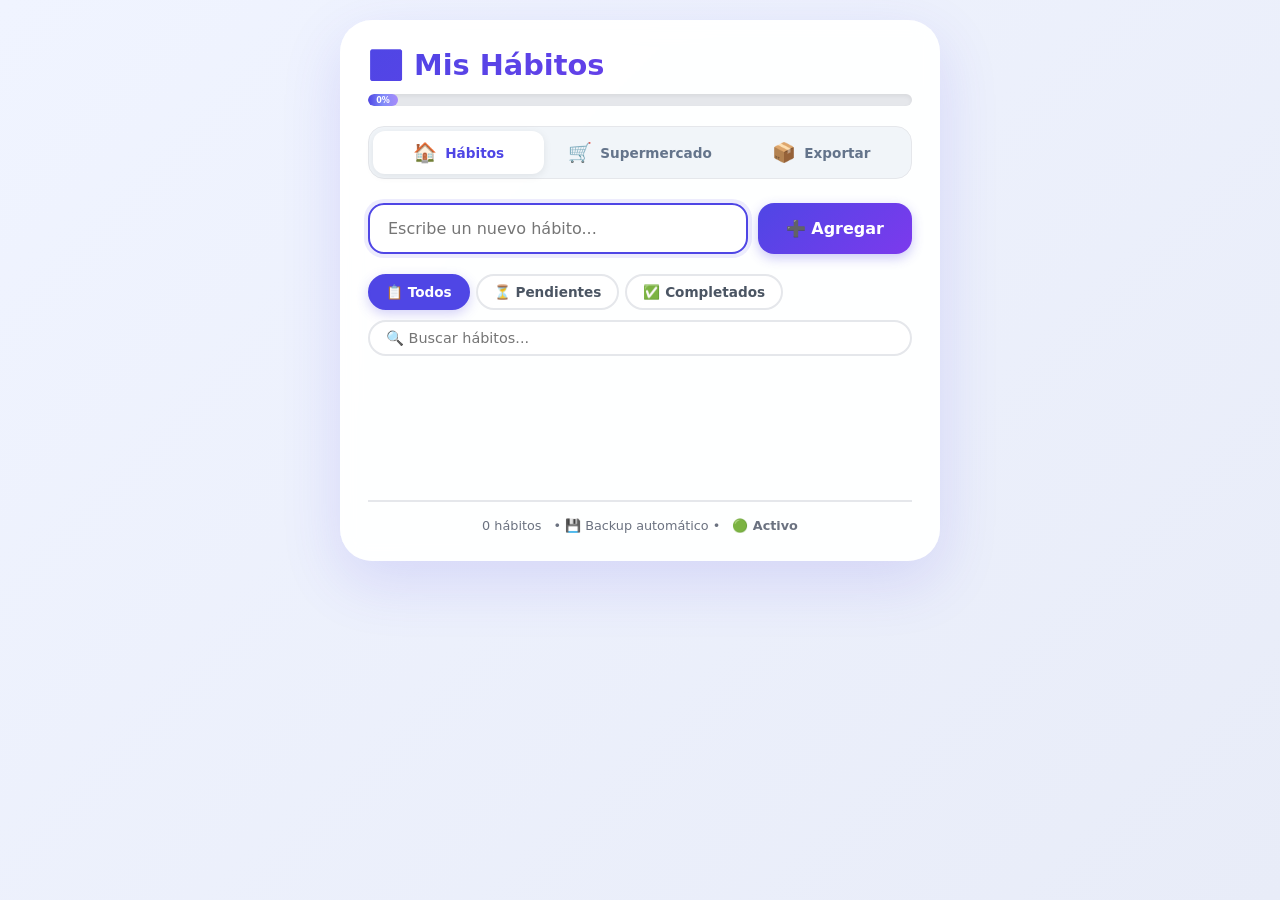
==== index.html @ 528b0306 "Primera version" ====
<!DOCTYPE html>
<html lang="es">
<head>
    <meta charset="UTF-8">
    <meta name="viewport" content="width=device-width, initial-scale=1.0, viewport-fit=cover">
    <title>Mis Hábitos</title>
    <link rel="stylesheet" href="style.css">
    <link rel="manifest" href="manifest.json">
    <meta name="theme-color" content="#4F46E5">
    <meta name="description" content="Sigue tus hábitos diarios con esta PWA">
</head>
<body>
    <div id="app">
        <!-- HEADER -->
        <header>
            <h1>✅ Mis Hábitos</h1>
            <div id="progressContainer">
                <div id="progressBar" style="width: 0%">0%</div>
            </div>
        </header>

        <!-- NAVEGACIÓN -->
        <nav class="main-nav">
            <a href="index.html" class="nav-link active">
                <span class="nav-icon">🏠</span>
                <span>Hábitos</span>
            </a>
            <a href="supermercado.html" class="nav-link">
                <span class="nav-icon">🛒</span>
                <span>Supermercado</span>
            </a>
            <button id="openExportMenu" class="nav-link">
                <span class="nav-icon">📦</span>
                <span>Exportar</span>
            </button>
        </nav>

        <main>
            <!-- FORMULARIO PARA AGREGAR -->
            <section id="form-section">
                <input type="text" id="habitInput" placeholder="Escribe un nuevo hábito..." autofocus>
                <button id="addBtn">➕ Agregar</button>
            </section>

            <!-- FILTROS Y BÚSQUEDA -->
            <section id="filter-section">
                <div class="filter-buttons">
                    <button class="filter-btn active" data-filter="all">📋 Todos</button>
                    <button class="filter-btn" data-filter="pending">⏳ Pendientes</button>
                    <button class="filter-btn" data-filter="completed">✅ Completados</button>
                </div>
                <input type="text" id="searchInput" placeholder="🔍 Buscar hábitos...">
            </section>

            <!-- LISTA DE HÁBITOS -->
            <section id="list-section">
                <ul id="habitList"></ul>
            </section>
        </main>

        <!-- MODAL DE EXPORTACIÓN -->
        <div id="exportModal" class="modal">
            <div class="modal-content">
                <span class="modal-close">&times;</span>
                <h2>📦 Gestión de Datos</h2>
                <div class="modal-buttons">
                    <button id="exportBtn" class="modal-btn export">📤 Exportar Hábitos</button>
                    <label for="importInput" class="modal-btn import">
                        📥 Importar Hábitos
                        <input type="file" id="importInput" accept=".json" style="display: none;">
                    </label>
                    <button id="statsBtn" class="modal-btn stats">📊 Estadísticas</button>
                    <button id="resetBtn" class="modal-btn reset">🔄 Resetear Datos</button>
                    <button id="exportSuperBtn" class="modal-btn export">📤 Exportar Compras</button>
                    <button id="importSuperBtn" class="modal-btn import">📥 Importar Compras</button>
                </div>
            </div>
        </div>

        <!-- FOOTER -->
        <footer>
            <p>
                <span id="stats">0 hábitos</span> • 
                💾 Backup automático • 
                <span id="dbStatus">🟢 Activo</span>
            </p>
        </footer>
    </div>

    <!-- SCRIPTS -->
    <script src="app.js"></script>
    <script>
        // Registrar Service Worker
        if ('serviceWorker' in navigator) {
            window.addEventListener('load', () => {
                navigator.serviceWorker.register('sw.js')
                    .then(reg => console.log('✅ Service Worker registrado'))
                    .catch(err => console.error('❌ Error SW:', err));
            });
        }

        // Modal de exportación
        const modal = document.getElementById('exportModal');
        const openBtn = document.getElementById('openExportMenu');
        const closeBtn = document.querySelector('.modal-close');

        openBtn.addEventListener('click', () => {
            modal.style.display = 'flex';
        });

        closeBtn.addEventListener('click', () => {
            modal.style.display = 'none';
        });

        window.addEventListener('click', (e) => {
            if (e.target === modal) {
                modal.style.display = 'none';
            }
        });
    </script>
</body>
</html>
---- style.css ----
/* ===== RESET Y BASE ===== */
* {
    margin: 0;
    padding: 0;
    box-sizing: border-box;
    font-family: system-ui, -apple-system, 'Segoe UI', Roboto, sans-serif;
}

body {
    background: linear-gradient(135deg, #f0f4ff 0%, #e8ecf8 100%);
    display: flex;
    justify-content: center;
    min-height: 100vh;
    padding: 20px;
}

#app {
    max-width: 600px;
    width: 100%;
    background: rgba(255, 255, 255, 0.95);
    backdrop-filter: blur(10px);
    border-radius: 32px;
    padding: 28px;
    box-shadow: 0 20px 60px rgba(79, 70, 229, 0.15);
    height: fit-content;
    max-height: 98vh;
    overflow-y: auto;
}

/* ===== NAVEGACIÓN ===== */
.main-nav {
    display: flex;
    gap: 8px;
    margin-bottom: 24px;
    padding: 4px;
    background: #f1f5f9;
    border-radius: 16px;
    border: 1px solid #e5e7eb;
}

.nav-link {
    flex: 1;
    display: flex;
    align-items: center;
    justify-content: center;
    gap: 8px;
    padding: 10px 16px;
    border-radius: 12px;
    border: none;
    background: transparent;
    text-decoration: none;
    color: #64748b;
    font-weight: 600;
    font-size: 0.85rem;
    cursor: pointer;
    transition: all 0.3s;
}

.nav-link .nav-icon {
    font-size: 1.2rem;
}

.nav-link:hover {
    background: rgba(79, 70, 229, 0.08);
    color: #4F46E5;
}

.nav-link.active {
    background: white;
    color: #4F46E5;
    box-shadow: 0 2px 8px rgba(0,0,0,0.08);
}

.nav-link:active {
    transform: scale(0.95);
}

/* ===== HEADER ===== */
header {
    margin-bottom: 20px;
}

h1 {
    color: #1f2937;
    font-size: 1.8rem;
    font-weight: 800;
    background: linear-gradient(135deg, #4F46E5, #7c3aed);
    -webkit-background-clip: text;
    -webkit-text-fill-color: transparent;
    background-clip: text;
    margin-bottom: 12px;
}

.super-stats {
    display: flex;
    gap: 16px;
    font-size: 0.9rem;
    color: #4b5563;
    background: #f1f5f9;
    padding: 10px 16px;
    border-radius: 12px;
}

.super-stats span {
    font-weight: 700;
}

.super-stats span:first-child {
    color: #4F46E5;
}

.super-stats span:last-child {
    color: #10b981;
}

#progressContainer {
    background: #e5e7eb;
    border-radius: 12px;
    height: 12px;
    overflow: hidden;
    box-shadow: inset 0 2px 4px rgba(0,0,0,0.06);
}

#progressBar {
    height: 100%;
    background: linear-gradient(90deg, #4F46E5, #818cf8, #a78bfa);
    transition: width 0.5s cubic-bezier(0.4, 0, 0.2, 1);
    display: flex;
    align-items: center;
    justify-content: center;
    font-size: 8px;
    font-weight: 700;
    color: white;
    border-radius: 12px;
    min-width: 30px;
}

/* ===== FORMULARIO ===== */
#form-section, #super-form-section {
    margin-bottom: 20px;
}

#form-section {
    display: flex;
    gap: 10px;
}

.super-form-row {
    display: flex;
    gap: 8px;
}

.super-input {
    padding: 12px 14px;
    border: 2px solid #e5e7eb;
    border-radius: 12px;
    font-size: 0.95rem;
    outline: none;
    transition: all 0.3s;
    background: #f9fafb;
}

.super-input:focus {
    border-color: #10b981;
    background: white;
    box-shadow: 0 0 0 4px rgba(16, 185, 129, 0.1);
}

.super-input.small {
    flex: 0.8;
    min-width: 80px;
}

.super-input.tiny {
    flex: 0.5;
    min-width: 60px;
}

.super-add-btn {
    padding: 0 20px;
    background: linear-gradient(135deg, #10b981, #059669);
    color: white;
    border: none;
    border-radius: 12px;
    font-size: 1.5rem;
    cursor: pointer;
    transition: all 0.3s;
    box-shadow: 0 4px 12px rgba(16, 185, 129, 0.3);
}

.super-add-btn:active {
    transform: scale(0.95);
}

#habitInput, #productInput {
    flex: 1;
    padding: 14px 18px;
    border: 2px solid #e5e7eb;
    border-radius: 16px;
    font-size: 1rem;
    outline: none;
    transition: all 0.3s;
    background: #f9fafb;
}

#habitInput:focus {
    border-color: #4F46E5;
    background: white;
    box-shadow: 0 0 0 4px rgba(79, 70, 229, 0.1);
}

#addBtn {
    background: linear-gradient(135deg, #4F46E5, #7c3aed);
    color: white;
    border: none;
    padding: 0 28px;
    border-radius: 16px;
    font-weight: 700;
    font-size: 1rem;
    cursor: pointer;
    transition: all 0.3s;
    box-shadow: 0 4px 12px rgba(79, 70, 229, 0.3);
    white-space: nowrap;
}

#addBtn:active {
    transform: scale(0.95);
}

/* ===== FILTROS ===== */
#filter-section, #super-filter-section {
    display: flex;
    gap: 10px;
    margin-bottom: 20px;
    flex-wrap: wrap;
}

.filter-buttons {
    display: flex;
    gap: 6px;
    flex-wrap: wrap;
}

.filter-btn {
    padding: 8px 16px;
    border-radius: 20px;
    border: 2px solid #e5e7eb;
    background: white;
    cursor: pointer;
    transition: all 0.3s;
    font-size: 0.85rem;
    font-weight: 600;
    color: #4b5563;
}

.filter-btn:hover {
    border-color: #4F46E5;
    color: #4F46E5;
}

.filter-btn.active {
    background: #4F46E5;
    color: white;
    border-color: #4F46E5;
    box-shadow: 0 4px 12px rgba(79, 70, 229, 0.25);
}

#searchInput, #superSearchInput {
    flex: 1;
    min-width: 140px;
    padding: 8px 16px;
    border-radius: 20px;
    border: 2px solid #e5e7eb;
    outline: none;
    transition: all 0.3s;
    background: white;
    font-size: 0.9rem;
}

#searchInput:focus, #superSearchInput:focus {
    border-color: #4F46E5;
    box-shadow: 0 0 0 4px rgba(79, 70, 229, 0.1);
}

/* ===== LISTA ===== */
#habitList, #productList {
    list-style: none;
    display: flex;
    flex-direction: column;
    gap: 10px;
    min-height: 100px;
}

.habit-item {
    background: white;
    padding: 16px 20px;
    border-radius: 16px;
    display: flex;
    justify-content: space-between;
    align-items: center;
    border: 2px solid #e5e7eb;
    transition: all 0.3s;
    animation: slideIn 0.3s ease;
    cursor: default;
    user-select: none;
}

.habit-item:hover {
    border-color: #c7d2fe;
    box-shadow: 0 4px 12px rgba(79, 70, 229, 0.08);
}

.habit-item.completed {
    background: #f0fdf4;
    border-color: #86efac;
    opacity: 0.8;
}

.habit-item.completed .habit-text {
    text-decoration: line-through;
    color: #6b7280;
}

.habit-content {
    display: flex;
    align-items: center;
    gap: 12px;
    flex: 1;
    flex-wrap: wrap;
}

.habit-text {
    font-size: 1.05rem;
    font-weight: 500;
    color: #1f2937;
    cursor: pointer;
    padding: 4px 0;
    flex: 1;
    min-width: 120px;
}

.habit-text:active {
    opacity: 0.6;
}

.habit-meta {
    display: flex;
    gap: 8px;
    align-items: center;
    font-size: 0.7rem;
    color: #9ca3af;
    flex-wrap: wrap;
}

.priority-badge {
    padding: 2px 10px;
    border-radius: 12px;
    font-size: 0.65rem;
    font-weight: 700;
    text-transform: uppercase;
}

.priority-high {
    background: #fee2e2;
    color: #dc2626;
}

.priority-medium {
    background: #fef3c7;
    color: #d97706;
}

.priority-low {
    background: #dbeafe;
    color: #2563eb;
}

.delete-btn {
    background: none;
    border: none;
    font-size: 1.4rem;
    color: #9ca3af;
    cursor: pointer;
    padding: 0 8px;
    transition: all 0.3s;
    border-radius: 8px;
    line-height: 1;
}

.delete-btn:hover {
    color: #ef4444;
    background: #fee2e2;
}

.delete-btn:active {
    transform: scale(0.8);
}

/* ===== EMPTY STATE ===== */
.empty-state {
    text-align: center;
    padding: 40px 20px;
    color: #9ca3af;
}

.empty-state .icon {
    font-size: 3rem;
    margin-bottom: 12px;
    display: block;
}

.empty-state .title {
    font-size: 1.1rem;
    font-weight: 600;
    color: #4b5563;
    margin-bottom: 4px;
}

.empty-state .subtitle {
    font-size: 0.9rem;
}

/* ===== SUMMARY ===== */
#summary-section {
    margin-top: 20px;
}

.summary-card {
    background: #f8fafc;
    border-radius: 16px;
    padding: 16px 20px;
    border: 2px solid #e5e7eb;
    display: grid;
    grid-template-columns: 1fr 1fr;
    gap: 8px;
}

.summary-item {
    display: flex;
    justify-content: space-between;
    padding: 6px 0;
    font-size: 0.9rem;
    color: #4b5563;
}

.summary-item span:last-child {
    font-weight: 700;
    color: #1f2937;
}

/* ===== MODAL ===== */
.modal {
    display: none;
    position: fixed;
    top: 0;
    left: 0;
    right: 0;
    bottom: 0;
    background: rgba(0,0,0,0.5);
    backdrop-filter: blur(8px);
    z-index: 999999;
    align-items: center;
    justify-content: center;
    animation: fadeIn 0.3s ease;
}

.modal-content {
    background: white;
    border-radius: 24px;
    padding: 32px;
    max-width: 500px;
    width: 90%;
    max-height: 80vh;
    overflow-y: auto;
    box-shadow: 0 20px 60px rgba(0,0,0,0.3);
    animation: slideUp 0.4s cubic-bezier(0.34, 1.56, 0.64, 1);
}

.modal-close {
    float: right;
    font-size: 2rem;
    font-weight: 700;
    color: #9ca3af;
    cursor: pointer;
    transition: all 0.3s;
    line-height: 1;
}

.modal-close:hover {
    color: #ef4444;
}

.modal-content h2 {
    color: #1f2937;
    margin-bottom: 20px;
    font-size: 1.5rem;
}

.modal-buttons {
    display: flex;
    flex-direction: column;
    gap: 10px;
}

.modal-btn {
    padding: 14px 20px;
    border: none;
    border-radius: 14px;
    font-weight: 700;
    font-size: 1rem;
    cursor: pointer;
    transition: all 0.3s;
    color: white;
    text-align: center;
}

.modal-btn:active {
    transform: scale(0.97);
}

.modal-btn.export {
    background: linear-gradient(135deg, #4F46E5, #7c3aed);
}

.modal-btn.import {
    background: linear-gradient(135deg, #10b981, #059669);
    cursor: pointer;
}

.modal-btn.stats {
    background: linear-gradient(135deg, #8b5cf6, #6d28d9);
}

.modal-btn.reset {
    background: linear-gradient(135deg, #ef4444, #dc2626);
}

/* ===== FOOTER ===== */
footer {
    margin-top: 24px;
    padding-top: 16px;
    border-top: 2px solid #e5e7eb;
    text-align: center;
    color: #6b7280;
    font-size: 0.8rem;
}

footer p {
    display: flex;
    justify-content: center;
    gap: 12px;
    flex-wrap: wrap;
}

#dbStatus {
    font-weight: 600;
}

#dbStatus.online {
    color: #10b981;
}

#dbStatus.offline {
    color: #ef4444;
}

/* ===== ANIMACIONES ===== */
@keyframes slideIn {
    from {
        opacity: 0;
        transform: translateX(-20px) scale(0.95);
    }
    to {
        opacity: 1;
        transform: translateX(0) scale(1);
    }
}

@keyframes slideUp {
    from {
        opacity: 0;
        transform: translateY(30px) scale(0.95);
    }
    to {
        opacity: 1;
        transform: translateY(0) scale(1);
    }
}

@keyframes fadeIn {
    from { opacity: 0; }
    to { opacity: 1; }
}

/* ===== RESPONSIVE ===== */
@media (max-width: 600px) {
    #app {
        padding: 16px;
        border-radius: 20px;
    }

    h1 {
        font-size: 1.5rem;
    }

    .main-nav {
        flex-direction: column;
        gap: 4px;
    }

    .nav-link {
        padding: 8px 12px;
        font-size: 0.8rem;
    }

    .nav-link .nav-icon {
        font-size: 1rem;
    }

    #form-section, .super-form-row {
        flex-direction: column;
    }

    .super-form-row {
        gap: 6px;
    }

    .super-input.small, .super-input.tiny {
        flex: 1;
        min-width: auto;
    }

    #addBtn, .super-add-btn {
        padding: 14px;
        width: 100%;
    }

    .filter-buttons {
        width: 100%;
    }

    .filter-btn {
        flex: 1;
        text-align: center;
        font-size: 0.75rem;
        padding: 6px 12px;
    }

    .summary-card {
        grid-template-columns: 1fr;
    }

    .modal-content {
        padding: 20px;
    }

    .modal-btn {
        font-size: 0.9rem;
        padding: 12px 16px;
    }
}

@media (max-width: 400px) {
    #app {
        padding: 12px;
        border-radius: 16px;
    }

    .habit-item {
        padding: 12px 14px;
    }

    .habit-text {
        font-size: 0.9rem;
    }

    .habit-meta {
        font-size: 0.6rem;
    }
}
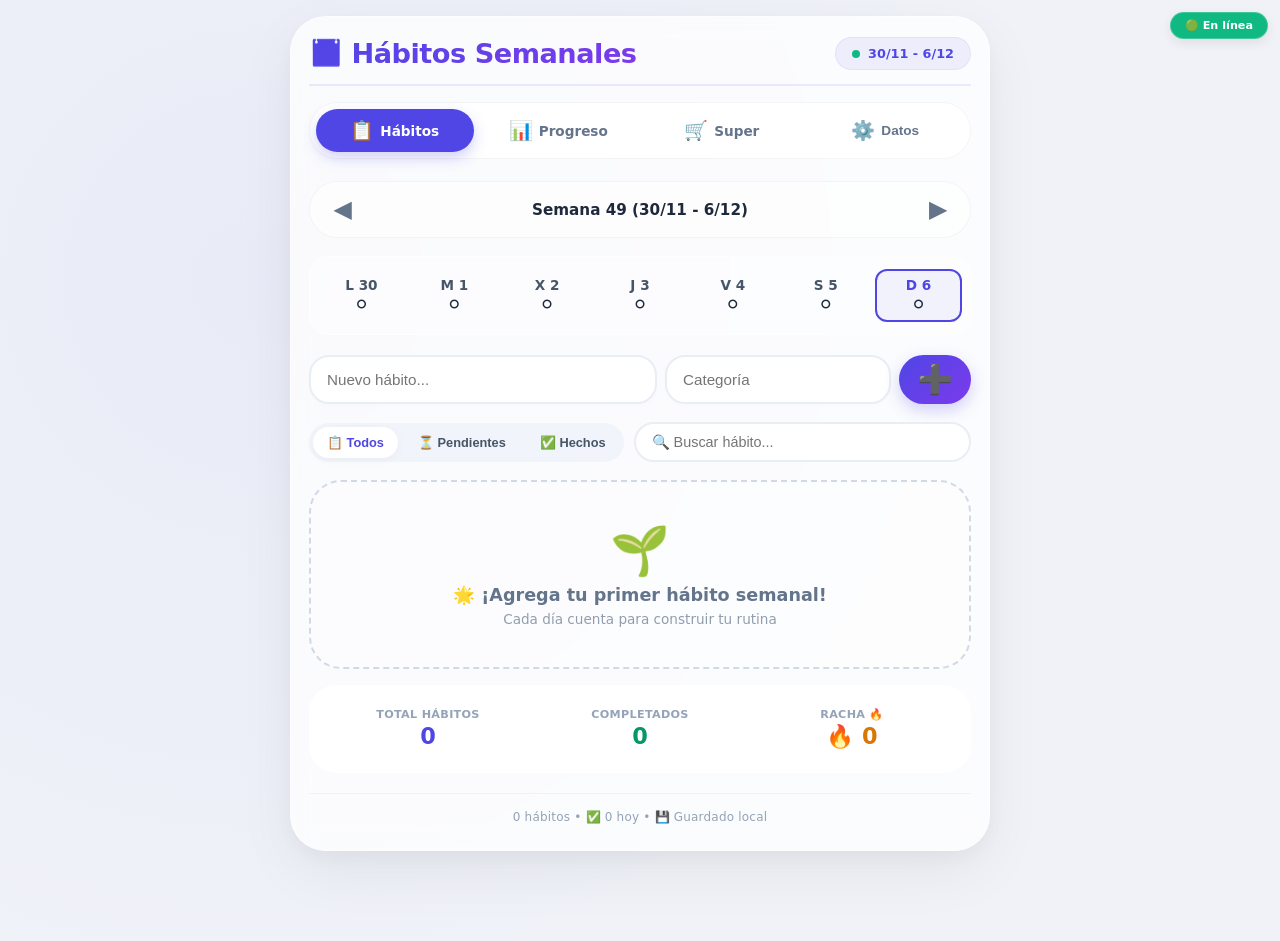
==== commit e43306f4: "Correcion de agregado 2" ====
--- a/index.html
+++ b/index.html
@@ -3,120 +3,1584 @@
 <head>
     <meta charset="UTF-8">
     <meta name="viewport" content="width=device-width, initial-scale=1.0, viewport-fit=cover">
-    <title>Mis Hábitos</title>
-    <link rel="stylesheet" href="style.css">
-    <link rel="manifest" href="manifest.json">
-    <meta name="theme-color" content="#4F46E5">
-    <meta name="description" content="Sigue tus hábitos diarios con esta PWA">
+    <title>Tracker Semanal de Hábitos</title>
+    <style>
+        /* ============================================
+                   RESET Y ESTILOS BASE
+                ============================================ */
+        * {
+            margin: 0;
+            padding: 0;
+            box-sizing: border-box;
+            -webkit-tap-highlight-color: transparent;
+        }
+
+        body {
+            font-family: system-ui, -apple-system, 'Segoe UI', Roboto, 'Helvetica Neue', sans-serif;
+            background: #f0f2f8;
+            color: #1e293b;
+            min-height: 100vh;
+            padding: 16px 12px 90px 12px;
+            display: flex;
+            justify-content: center;
+            background-image: radial-gradient(circle at 20% 30%, rgba(99, 102, 241, 0.05) 0%, transparent 60%);
+        }
+
+        #app {
+            max-width: 700px;
+            width: 100%;
+            background: rgba(255, 255, 255, 0.75);
+            backdrop-filter: blur(12px);
+            -webkit-backdrop-filter: blur(12px);
+            border-radius: 36px;
+            padding: 20px 18px 26px;
+            box-shadow: 0 20px 60px rgba(0, 0, 0, 0.06), 0 8px 24px rgba(0, 20, 30, 0.04);
+            border: 1px solid rgba(255, 255, 255, 0.5);
+        }
+
+        /* ===== HEADER ===== */
+        header {
+            display: flex;
+            justify-content: space-between;
+            align-items: center;
+            padding-bottom: 14px;
+            border-bottom: 2px solid rgba(99, 102, 241, 0.12);
+            margin-bottom: 16px;
+            flex-wrap: wrap;
+            gap: 8px;
+        }
+
+        header h1 {
+            font-size: 1.7rem;
+            font-weight: 700;
+            background: linear-gradient(135deg, #4F46E5, #7C3AED);
+            -webkit-background-clip: text;
+            -webkit-text-fill-color: transparent;
+            background-clip: text;
+            letter-spacing: -0.5px;
+            display: flex;
+            align-items: center;
+            gap: 6px;
+        }
+
+        .week-badge {
+            background: rgba(79, 70, 229, 0.08);
+            padding: 8px 16px;
+            border-radius: 40px;
+            font-size: 0.8rem;
+            font-weight: 600;
+            color: #4F46E5;
+            border: 1px solid rgba(79, 70, 229, 0.08);
+            display: flex;
+            align-items: center;
+            gap: 8px;
+        }
+
+        .week-badge .dot {
+            width: 8px;
+            height: 8px;
+            border-radius: 50%;
+            background: #10b981;
+            display: inline-block;
+            animation: pulse 2s infinite;
+        }
+
+        @keyframes pulse {
+            0%,
+            100% {
+                opacity: 1;
+                transform: scale(1);
+            }
+            50% {
+                opacity: 0.5;
+                transform: scale(0.8);
+            }
+        }
+
+        /* ===== NAV ===== */
+        .main-nav {
+            display: flex;
+            gap: 6px;
+            background: rgba(255, 255, 255, 0.6);
+            border-radius: 60px;
+            padding: 6px;
+            margin-bottom: 22px;
+            border: 1px solid rgba(0, 0, 0, 0.04);
+            backdrop-filter: blur(4px);
+        }
+
+        .nav-link {
+            flex: 1;
+            display: flex;
+            align-items: center;
+            justify-content: center;
+            gap: 6px;
+            padding: 10px 12px;
+            border-radius: 40px;
+            text-decoration: none;
+            color: #64748b;
+            font-weight: 600;
+            font-size: 0.85rem;
+            transition: all 0.25s;
+            background: transparent;
+            border: none;
+            cursor: pointer;
+        }
+
+        .nav-link .nav-icon {
+            font-size: 1.2rem;
+        }
+
+        .nav-link.active {
+            background: #4F46E5;
+            color: white;
+            box-shadow: 0 6px 14px rgba(79, 70, 229, 0.25);
+        }
+
+        .nav-link:not(.active):hover {
+            background: rgba(79, 70, 229, 0.06);
+            color: #1e293b;
+        }
+
+        /* ===== SELECTOR DE SEMANA ===== */
+        .week-selector {
+            display: flex;
+            align-items: center;
+            justify-content: space-between;
+            background: rgba(255, 255, 255, 0.5);
+            border-radius: 60px;
+            padding: 6px 12px;
+            margin-bottom: 18px;
+            border: 1px solid rgba(0, 0, 0, 0.04);
+        }
+
+        .week-selector button {
+            background: transparent;
+            border: none;
+            font-size: 1.4rem;
+            padding: 8px 12px;
+            cursor: pointer;
+            border-radius: 40px;
+            transition: 0.2s;
+            color: #64748b;
+            font-weight: 600;
+        }
+
+        .week-selector button:hover {
+            background: rgba(79, 70, 229, 0.08);
+            color: #4F46E5;
+        }
+
+        .week-selector .week-label {
+            font-weight: 600;
+            color: #1e293b;
+            font-size: 0.95rem;
+        }
+
+        /* ===== DÍAS DE LA SEMANA ===== */
+        .days-grid {
+            display: grid;
+            grid-template-columns: repeat(7, 1fr);
+            gap: 6px;
+            margin-bottom: 20px;
+            background: rgba(255, 255, 255, 0.3);
+            border-radius: 20px;
+            padding: 12px 8px;
+            border: 1px solid rgba(255, 255, 255, 0.5);
+        }
+
+        .day-header {
+            text-align: center;
+            font-size: 0.65rem;
+            font-weight: 700;
+            color: #94a3b8;
+            text-transform: uppercase;
+            letter-spacing: 0.5px;
+            padding: 4px 0;
+        }
+
+        .day-cell {
+            text-align: center;
+            padding: 6px 0;
+            border-radius: 12px;
+            cursor: pointer;
+            transition: all 0.2s;
+            position: relative;
+            min-height: 44px;
+            display: flex;
+            flex-direction: column;
+            align-items: center;
+            justify-content: center;
+            gap: 2px;
+        }
+
+        .day-cell .day-number {
+            font-size: 0.85rem;
+            font-weight: 600;
+            color: #475569;
+        }
+
+        .day-cell .day-status {
+            font-size: 1.2rem;
+            line-height: 1;
+        }
+
+        .day-cell.completed {
+            background: rgba(16, 185, 129, 0.12);
+        }
+
+        .day-cell.completed .day-number {
+            color: #059669;
+        }
+
+        .day-cell.today {
+            border: 2px solid #4F46E5;
+            background: rgba(79, 70, 229, 0.06);
+        }
+
+        .day-cell.today .day-number {
+            color: #4F46E5;
+            font-weight: 700;
+        }
+
+        .day-cell:hover:not(.empty) {
+            background: rgba(79, 70, 229, 0.06);
+        }
+
+        .day-cell.empty {
+            opacity: 0.3;
+            cursor: default;
+        }
+
+        /* ===== FORMULARIO ===== */
+        #habit-form-section {
+            margin-bottom: 18px;
+        }
+
+        .habit-form-row {
+            display: flex;
+            gap: 8px;
+            flex-wrap: wrap;
+        }
+
+        .habit-input {
+            flex: 2 1 140px;
+            padding: 14px 16px;
+            border: 2px solid #e9edf4;
+            border-radius: 20px;
+            font-size: 0.95rem;
+            background: white;
+            transition: 0.2s;
+            font-weight: 500;
+            color: #0f172a;
+            box-shadow: 0 2px 6px rgba(0, 0, 0, 0.01);
+        }
+
+        .habit-input:focus {
+            border-color: #4F46E5;
+            outline: none;
+            box-shadow: 0 0 0 4px rgba(79, 70, 229, 0.12);
+        }
+
+        .habit-input.small {
+            flex: 1 1 80px;
+        }
+
+        .habit-add-btn {
+            background: linear-gradient(135deg, #4F46E5, #7C3AED);
+            border: none;
+            color: white;
+            font-size: 1.8rem;
+            padding: 6px 18px;
+            border-radius: 60px;
+            font-weight: 700;
+            cursor: pointer;
+            transition: 0.2s;
+            box-shadow: 0 6px 16px rgba(79, 70, 229, 0.25);
+            display: flex;
+            align-items: center;
+            justify-content: center;
+            min-width: 60px;
+            line-height: 1;
+        }
+
+        .habit-add-btn:hover {
+            transform: scale(1.02);
+            box-shadow: 0 8px 24px rgba(79, 70, 229, 0.35);
+        }
+
+        .habit-add-btn:active {
+            transform: scale(0.95);
+        }
+
+        /* ===== FILTROS ===== */
+        #habit-filter-section {
+            display: flex;
+            gap: 10px;
+            flex-wrap: wrap;
+            margin-bottom: 18px;
+            align-items: center;
+        }
+
+        .filter-buttons {
+            display: flex;
+            gap: 6px;
+            background: #f1f4fa;
+            padding: 4px;
+            border-radius: 60px;
+            flex-wrap: wrap;
+        }
+
+        .filter-btn {
+            padding: 8px 14px;
+            border-radius: 40px;
+            border: none;
+            background: transparent;
+            font-weight: 600;
+            font-size: 0.8rem;
+            color: #475569;
+            transition: 0.2s;
+            cursor: pointer;
+            white-space: nowrap;
+        }
+
+        .filter-btn.active {
+            background: white;
+            color: #4F46E5;
+            box-shadow: 0 2px 10px rgba(0, 0, 0, 0.04);
+        }
+
+        .filter-btn:not(.active):hover {
+            background: rgba(255, 255, 255, 0.5);
+        }
+
+        #habitSearchInput {
+            flex: 1;
+            min-width: 140px;
+            padding: 10px 16px;
+            border: 2px solid #e9edf4;
+            border-radius: 40px;
+            background: white;
+            font-size: 0.9rem;
+            transition: 0.2s;
+        }
+
+        #habitSearchInput:focus {
+            border-color: #4F46E5;
+            outline: none;
+            box-shadow: 0 0 0 4px rgba(79, 70, 229, 0.08);
+        }
+
+        /* ===== LISTA DE HÁBITOS ===== */
+        #habitList {
+            list-style: none;
+            padding: 0;
+            margin: 0 0 16px 0;
+            display: flex;
+            flex-direction: column;
+            gap: 8px;
+        }
+
+        .habit-item {
+            background: white;
+            padding: 14px 16px;
+            border-radius: 20px;
+            display: flex;
+            align-items: center;
+            justify-content: space-between;
+            box-shadow: 0 2px 8px rgba(0, 0, 0, 0.02);
+            border: 1px solid rgba(0, 0, 0, 0.02);
+            transition: all 0.2s;
+            cursor: default;
+            position: relative;
+            touch-action: pan-y;
+        }
+
+        .habit-item.completed {
+            background: #f8fafc;
+            opacity: 0.8;
+            border-color: #e2e8f0;
+        }
+
+        .habit-item.completed .habit-text {
+            text-decoration: line-through;
+            color: #94a3b8;
+        }
+
+        .habit-content {
+            display: flex;
+            align-items: center;
+            gap: 14px;
+            flex: 1;
+            min-width: 0;
+            cursor: pointer;
+        }
+
+        .habit-text {
+            font-weight: 600;
+            font-size: 1rem;
+            color: #0f172a;
+            transition: 0.15s;
+            word-break: break-word;
+        }
+
+        .habit-meta {
+            display: flex;
+            align-items: center;
+            gap: 8px;
+            flex-wrap: wrap;
+            margin-left: auto;
+        }
+
+        .habit-progress {
+            display: flex;
+            gap: 2px;
+            align-items: center;
+        }
+
+        .habit-progress .dot-small {
+            width: 14px;
+            height: 14px;
+            border-radius: 50%;
+            background: #e2e8f0;
+            transition: 0.2s;
+            border: 1px solid rgba(0, 0, 0, 0.04);
+        }
+
+        .habit-progress .dot-small.done {
+            background: #10b981;
+            border-color: #059669;
+        }
+
+        .habit-progress .dot-small.partial {
+            background: #f59e0b;
+            border-color: #d97706;
+        }
+
+        .priority-badge {
+            padding: 4px 10px;
+            border-radius: 40px;
+            font-size: 0.7rem;
+            font-weight: 700;
+            letter-spacing: 0.3px;
+            background: #f1f5f9;
+            color: #334155;
+        }
+
+        .habit-item .delete-btn {
+            background: transparent;
+            border: none;
+            color: #cbd5e1;
+            font-size: 1.4rem;
+            padding: 4px 6px;
+            border-radius: 40px;
+            transition: 0.2s;
+            cursor: pointer;
+            line-height: 1;
+            margin-left: 6px;
+            width: 36px;
+            height: 36px;
+            display: flex;
+            align-items: center;
+            justify-content: center;
+        }
+
+        .habit-item .delete-btn:hover {
+            background: #fee2e2;
+            color: #ef4444;
+        }
+
+        .empty-state {
+            text-align: center;
+            padding: 40px 20px;
+            background: rgba(255, 255, 255, 0.3);
+            border-radius: 32px;
+            border: 2px dashed #d1d9e6;
+            color: #64748b;
+            display: flex;
+            flex-direction: column;
+            align-items: center;
+            gap: 6px;
+        }
+
+        .empty-state .icon {
+            font-size: 3rem;
+        }
+        .empty-state .title {
+            font-weight: 600;
+            font-size: 1.1rem;
+        }
+        .empty-state .subtitle {
+            font-size: 0.85rem;
+            opacity: 0.7;
+        }
+
+        /* ===== RESUMEN ===== */
+        #summary-section {
+            margin-top: 8px;
+        }
+
+        .summary-card {
+            background: rgba(255, 255, 255, 0.6);
+            backdrop-filter: blur(4px);
+            border-radius: 28px;
+            padding: 18px 20px;
+            display: grid;
+            grid-template-columns: 1fr 1fr 1fr;
+            gap: 8px 16px;
+            border: 1px solid rgba(255, 255, 255, 0.8);
+        }
+
+        .summary-item {
+            display: flex;
+            flex-direction: column;
+            align-items: center;
+            text-align: center;
+            padding: 4px 0;
+        }
+
+        .summary-item .label {
+            font-size: 0.7rem;
+            color: #94a3b8;
+            font-weight: 600;
+            text-transform: uppercase;
+            letter-spacing: 0.3px;
+        }
+
+        .summary-item .value {
+            font-size: 1.4rem;
+            font-weight: 700;
+            color: #0f172a;
+            margin-top: 2px;
+        }
+
+        .summary-item .value.green {
+            color: #059669;
+        }
+        .summary-item .value.purple {
+            color: #4F46E5;
+        }
+        .summary-item .value.orange {
+            color: #d97706;
+        }
+
+        /* ===== FOOTER ===== */
+        footer {
+            margin-top: 20px;
+            text-align: center;
+            font-size: 0.75rem;
+            color: #94a3b8;
+            border-top: 1px solid rgba(0, 0, 0, 0.04);
+            padding-top: 16px;
+            letter-spacing: 0.2px;
+        }
+
+        /* ===== MODAL ===== */
+        .modal {
+            display: none;
+            position: fixed;
+            top: 0;
+            left: 0;
+            right: 0;
+            bottom: 0;
+            background: rgba(0, 0, 0, 0.4);
+            backdrop-filter: blur(8px);
+            z-index: 9999;
+            align-items: center;
+            justify-content: center;
+            padding: 20px;
+        }
+
+        .modal-content {
+            background: white;
+            max-width: 400px;
+            width: 100%;
+            border-radius: 32px;
+            padding: 28px 24px;
+            box-shadow: 0 40px 80px rgba(0, 0, 0, 0.2);
+            animation: modalPop 0.3s cubic-bezier(0.34, 1.56, 0.64, 1);
+            position: relative;
+        }
+
+        @keyframes modalPop {
+            from {
+                opacity: 0;
+                transform: scale(0.92) translateY(20px);
+            }
+            to {
+                opacity: 1;
+                transform: scale(1) translateY(0);
+            }
+        }
+
+        .modal-close {
+            position: absolute;
+            top: 14px;
+            right: 18px;
+            font-size: 1.8rem;
+            cursor: pointer;
+            color: #94a3b8;
+            transition: 0.2s;
+            background: none;
+            border: none;
+            line-height: 1;
+        }
+
+        .modal-close:hover {
+            color: #1e293b;
+        }
+
+        .modal-content h2 {
+            font-size: 1.5rem;
+            margin-bottom: 20px;
+            color: #0f172a;
+        }
+
+        .modal-buttons {
+            display: flex;
+            flex-direction: column;
+            gap: 10px;
+        }
+
+        .modal-btn {
+            padding: 14px 18px;
+            border-radius: 40px;
+            border: none;
+            font-weight: 600;
+            font-size: 1rem;
+            cursor: pointer;
+            transition: 0.2s;
+            text-align: center;
+            background: #f1f4fa;
+            color: #1e293b;
+        }
+
+        .modal-btn.export {
+            background: #4F46E5;
+            color: white;
+        }
+
+        .modal-btn.import {
+            background: #0ea5e9;
+            color: white;
+        }
+
+        .modal-btn.reset {
+            background: #f1f4fa;
+            color: #dc2626;
+        }
+
+        .modal-btn:hover {
+            transform: scale(0.98);
+            filter: brightness(0.95);
+        }
+
+        /* ===== CONEXIÓN ===== */
+        #connectionStatus {
+            position: fixed;
+            top: 12px;
+            right: 12px;
+            padding: 6px 14px;
+            border-radius: 40px;
+            font-size: 0.7rem;
+            font-weight: 600;
+            z-index: 99999;
+            background: #10b981;
+            color: white;
+            box-shadow: 0 4px 12px rgba(0, 0, 0, 0.08);
+            display: none;
+            transition: opacity 0.3s;
+            border: 1px solid rgba(255, 255, 255, 0.2);
+            backdrop-filter: blur(4px);
+        }
+
+        /* ===== RESPONSIVE ===== */
+        @media (max-width: 460px) {
+            #app {
+                padding: 16px 12px 20px;
+                border-radius: 28px;
+            }
+            header h1 {
+                font-size: 1.4rem;
+            }
+            .week-badge {
+                font-size: 0.7rem;
+                padding: 6px 12px;
+            }
+            .habit-form-row {
+                gap: 6px;
+            }
+            .habit-input {
+                padding: 12px 14px;
+                font-size: 0.9rem;
+            }
+            .habit-add-btn {
+                min-width: 50px;
+                font-size: 1.6rem;
+            }
+            .filter-btn {
+                font-size: 0.7rem;
+                padding: 6px 10px;
+            }
+            .summary-card {
+                grid-template-columns: 1fr 1fr 1fr;
+                gap: 4px;
+            }
+            .days-grid {
+                gap: 4px;
+                padding: 8px 4px;
+            }
+            .day-cell {
+                min-height: 36px;
+                padding: 4px 0;
+            }
+            .day-cell .day-number {
+                font-size: 0.7rem;
+            }
+            .day-cell .day-status {
+                font-size: 1rem;
+            }
+            .habit-progress .dot-small {
+                width: 10px;
+                height: 10px;
+            }
+        }
+
+        ::-webkit-scrollbar {
+            width: 4px;
+        }
+        ::-webkit-scrollbar-track {
+            background: transparent;
+        }
+        ::-webkit-scrollbar-thumb {
+            background: #cbd5e1;
+            border-radius: 20px;
+        }
+    </style>
 </head>
 <body>
+    <div id="connectionStatus">🟢 En línea</div>
+
     <div id="app">
         <!-- HEADER -->
         <header>
-            <h1>✅ Mis Hábitos</h1>
-            <div id="progressContainer">
-                <div id="progressBar" style="width: 0%">0%</div>
+            <h1>📅 Hábitos Semanales</h1>
+            <div class="week-badge">
+                <span class="dot"></span>
+                <span id="weekRange">Semana actual</span>
             </div>
         </header>
 
-        <!-- NAVEGACIÓN -->
+        <!-- NAV -->
         <nav class="main-nav">
-            <a href="index.html" class="nav-link active">
-                <span class="nav-icon">🏠</span>
+            <a href="#" class="nav-link active">
+                <span class="nav-icon">📋</span>
                 <span>Hábitos</span>
+            </a>
+            <a href="#" class="nav-link">
+                <span class="nav-icon">📊</span>
+                <span>Progreso</span>
             </a>
             <a href="supermercado.html" class="nav-link">
                 <span class="nav-icon">🛒</span>
-                <span>Supermercado</span>
+                <span>Super</span>
             </a>
             <button id="openExportMenu" class="nav-link">
-                <span class="nav-icon">📦</span>
-                <span>Exportar</span>
+                <span class="nav-icon">⚙️</span>
+                <span>Datos</span>
             </button>
         </nav>
 
+        <!-- SELECTOR DE SEMANA -->
+        <div class="week-selector">
+            <button id="prevWeek">◀</button>
+            <span class="week-label" id="weekLabel">Semana 1</span>
+            <button id="nextWeek">▶</button>
+        </div>
+
+        <!-- DÍAS DE LA SEMANA -->
+        <div class="days-grid" id="daysGrid">
+            <!-- Se genera con JS -->
+        </div>
+
         <main>
-            <!-- FORMULARIO PARA AGREGAR -->
-            <section id="form-section">
-                <input type="text" id="habitInput" placeholder="Escribe un nuevo hábito..." autofocus>
-                <button id="addBtn">➕ Agregar</button>
+            <!-- FORMULARIO -->
+            <section id="habit-form-section">
+                <div class="habit-form-row">
+                    <input type="text" id="habitInput" placeholder="Nuevo hábito..." class="habit-input">
+                    <input type="text" id="categoryInput" placeholder="Categoría" class="habit-input small">
+                    <button id="addHabitBtn" class="habit-add-btn">➕</button>
+                </div>
             </section>
 
-            <!-- FILTROS Y BÚSQUEDA -->
-            <section id="filter-section">
+            <!-- FILTROS + BÚSQUEDA -->
+            <section id="habit-filter-section">
                 <div class="filter-buttons">
                     <button class="filter-btn active" data-filter="all">📋 Todos</button>
                     <button class="filter-btn" data-filter="pending">⏳ Pendientes</button>
-                    <button class="filter-btn" data-filter="completed">✅ Completados</button>
+                    <button class="filter-btn" data-filter="completed">✅ Hechos</button>
                 </div>
-                <input type="text" id="searchInput" placeholder="🔍 Buscar hábitos...">
+                <input type="text" id="habitSearchInput" placeholder="🔍 Buscar hábito...">
             </section>
 
-            <!-- LISTA DE HÁBITOS -->
-            <section id="list-section">
+            <!-- LISTA -->
+            <section id="habit-list-section">
                 <ul id="habitList"></ul>
             </section>
+
+            <!-- RESUMEN -->
+            <section id="summary-section">
+                <div class="summary-card">
+                    <div class="summary-item">
+                        <span class="label">Total hábitos</span>
+                        <span class="value purple" id="summaryTotal">0</span>
+                    </div>
+                    <div class="summary-item">
+                        <span class="label">Completados</span>
+                        <span class="value green" id="summaryBought">0</span>
+                    </div>
+                    <div class="summary-item">
+                        <span class="label">Racha 🔥</span>
+                        <span class="value orange" id="summaryCost">0</span>
+                    </div>
+                </div>
+            </section>
         </main>
 
-        <!-- MODAL DE EXPORTACIÓN -->
+        <!-- MODAL -->
         <div id="exportModal" class="modal">
             <div class="modal-content">
-                <span class="modal-close">&times;</span>
-                <h2>📦 Gestión de Datos</h2>
+                <button class="modal-close">&times;</button>
+                <h2>⚙️ Gestión de Datos</h2>
                 <div class="modal-buttons">
-                    <button id="exportBtn" class="modal-btn export">📤 Exportar Hábitos</button>
-                    <label for="importInput" class="modal-btn import">
-                        📥 Importar Hábitos
-                        <input type="file" id="importInput" accept=".json" style="display: none;">
+                    <button id="exportHabitBtn" class="modal-btn export">📤 Exportar hábitos</button>
+                    <label for="importHabitInput" class="modal-btn import">
+                        📥 Importar hábitos
+                        <input type="file" id="importHabitInput" accept=".json" style="display: none;">
                     </label>
-                    <button id="statsBtn" class="modal-btn stats">📊 Estadísticas</button>
-                    <button id="resetBtn" class="modal-btn reset">🔄 Resetear Datos</button>
-                    <button id="exportSuperBtn" class="modal-btn export">📤 Exportar Compras</button>
-                    <button id="importSuperBtn" class="modal-btn import">📥 Importar Compras</button>
+                    <button id="resetHabitBtn" class="modal-btn reset">🔄 Resetear lista</button>
                 </div>
             </div>
         </div>
 
-        <!-- FOOTER -->
         <footer>
-            <p>
-                <span id="stats">0 hábitos</span> • 
-                💾 Backup automático • 
-                <span id="dbStatus">🟢 Activo</span>
-            </p>
+            <span id="footerStats">0 hábitos</span> • 💾 Guardado local
         </footer>
     </div>
 
-    <!-- SCRIPTS -->
-    <script src="app.js"></script>
     <script>
-        // Registrar Service Worker
-        if ('serviceWorker' in navigator) {
-            window.addEventListener('load', () => {
-                navigator.serviceWorker.register('sw.js')
-                    .then(reg => console.log('✅ Service Worker registrado'))
-                    .catch(err => console.error('❌ Error SW:', err));
-            });
-        }
-
-        // Modal de exportación
+        // ================================================================
+        //  HABITS_WEEKLY.JS — Tracker Semanal de Hábitos
+        // ================================================================
+
+        // ===== ESTADO =====
+        let habits = [];
+        let currentFilter = 'all';
+        let searchTerm = '';
+        let currentWeekOffset = 0; // 0 = semana actual, -1 = semana pasada, etc.
+
+        // ===== DOM =====
+        const habitInput = document.getElementById('habitInput');
+        const categoryInput = document.getElementById('categoryInput');
+        const addBtn = document.getElementById('addHabitBtn');
+        const habitList = document.getElementById('habitList');
+        const searchInput = document.getElementById('habitSearchInput');
+        const daysGrid = document.getElementById('daysGrid');
+        const weekLabel = document.getElementById('weekLabel');
+        const weekRange = document.getElementById('weekRange');
+
+        const summaryTotal = document.getElementById('summaryTotal');
+        const summaryBought = document.getElementById('summaryBought');
+        const summaryCost = document.getElementById('summaryCost');
+        const footerStats = document.getElementById('footerStats');
+
+        // ===== CONSTANTES =====
+        const DAYS = ['Lun', 'Mar', 'Mié', 'Jue', 'Vie', 'Sáb', 'Dom'];
+        const DAYS_SHORT = ['L', 'M', 'X', 'J', 'V', 'S', 'D'];
+
+        // ===== UTILIDADES DE FECHAS =====
+        function getWeekDays(offset = 0) {
+            const now = new Date();
+            const dayOfWeek = now.getDay(); // 0 = domingo, 1 = lunes...
+            // Ajustar para que la semana empiece en lunes (1 = lunes)
+            const mondayOffset = (dayOfWeek === 0) ? 6 : dayOfWeek - 1;
+
+            const monday = new Date(now);
+            monday.setDate(now.getDate() - mondayOffset + (offset * 7));
+
+            const days = [];
+            for (let i = 0; i < 7; i++) {
+                const d = new Date(monday);
+                d.setDate(monday.getDate() + i);
+                days.push(d);
+            }
+            return days;
+        }
+
+        function formatDateKey(date) {
+            return date.toISOString().split('T')[0];
+        }
+
+        function isToday(date) {
+            const today = new Date();
+            return date.getFullYear() === today.getFullYear() &&
+                date.getMonth() === today.getMonth() &&
+                date.getDate() === today.getDate();
+        }
+
+        function getWeekNumber(date) {
+            const d = new Date(date);
+            d.setHours(0, 0, 0, 0);
+            d.setDate(d.getDate() + 3 - (d.getDay() + 6) % 7);
+            const week1 = new Date(d.getFullYear(), 0, 4);
+            return 1 + Math.round(((d - week1) / 86400000 - 3 + (week1.getDay() + 6) % 7) / 7);
+        }
+
+        function formatWeekLabel(days) {
+            if (!days || days.length === 0) return 'Semana';
+            const start = days[0];
+            const end = days[6];
+            const weekNum = getWeekNumber(start);
+            return `Semana ${weekNum} (${start.getDate()}/${start.getMonth()+1} - ${end.getDate()}/${end.getMonth()+1})`;
+        }
+
+        // ===== INICIALIZACIÓN =====
+        document.addEventListener('DOMContentLoaded', () => {
+            loadHabits();
+            setupEventListeners();
+            setupFilters();
+            setupSearch();
+            setupExportButtons();
+            setupWeekNavigation();
+            renderDays();
+            render();
+            updateSummary();
+        });
+
+        // ===== EVENTOS =====
+        function setupEventListeners() {
+            addBtn.addEventListener('click', addHabit);
+            habitInput.addEventListener('keypress', (e) => {
+                if (e.key === 'Enter') addHabit();
+            });
+            categoryInput.addEventListener('keypress', (e) => {
+                if (e.key === 'Enter') addHabit();
+            });
+        }
+
+        // ===== NAVEGACIÓN SEMANAL =====
+        function setupWeekNavigation() {
+            document.getElementById('prevWeek').addEventListener('click', () => {
+                currentWeekOffset--;
+                renderDays();
+                render();
+                updateSummary();
+            });
+            document.getElementById('nextWeek').addEventListener('click', () => {
+                currentWeekOffset++;
+                renderDays();
+                render();
+                updateSummary();
+            });
+        }
+
+        // ===== RENDERIZAR DÍAS =====
+        function renderDays() {
+            const days = getWeekDays(currentWeekOffset);
+            weekLabel.textContent = formatWeekLabel(days);
+
+            // Mostrar rango en el badge
+            const start = days[0];
+            const end = days[6];
+            weekRange.textContent = `${start.getDate()}/${start.getMonth()+1} - ${end.getDate()}/${end.getMonth()+1}`;
+
+            daysGrid.innerHTML = days.map((date, index) => {
+                const isTodayFlag = isToday(date);
+                const dateKey = formatDateKey(date);
+
+                // Contar hábitos completados en este día
+                const completedCount = habits.filter(h =>
+                    h.completedDates && h.completedDates.includes(dateKey)
+                ).length;
+
+                const totalHabits = habits.length;
+                const progress = totalHabits > 0 ? Math.round((completedCount / totalHabits) * 100) : 0;
+
+                let statusIcon = '⚪';
+                if (totalHabits > 0) {
+                    if (progress === 100) statusIcon = '✅';
+                    else if (progress > 0) statusIcon = '🟡';
+                    else statusIcon = '⚪';
+                }
+
+                return `
+                    <div class="day-cell ${isTodayFlag ? 'today' : ''} ${progress === 100 && totalHabits > 0 ? 'completed' : ''}"
+                         data-date="${dateKey}"
+                         title="${DAYS[index]} ${date.getDate()}/${date.getMonth()+1} - ${completedCount}/${totalHabits} completados">
+                        <span class="day-number">${DAYS_SHORT[index]} ${date.getDate()}</span>
+                        <span class="day-status">${statusIcon}</span>
+                    </div>
+                `;
+            }).join('');
+
+            // Click en día para ver hábitos de ese día
+            document.querySelectorAll('.day-cell').forEach(cell => {
+                cell.addEventListener('click', () => {
+                    const dateKey = cell.dataset.date;
+                    if (dateKey) {
+                        // Filtrar hábitos por fecha (los que tienen ese día completado)
+                        const completedHabits = habits.filter(h =>
+                            h.completedDates && h.completedDates.includes(dateKey)
+                        );
+                        const totalHabits = habits.length;
+                        const completedCount = completedHabits.length;
+
+                        Toast.info(
+                            `📅 ${completedCount}/${totalHabits} hábitos completados este día`
+                        );
+                    }
+                });
+            });
+        }
+
+        // ===== CRUD =====
+        function addHabit() {
+            const name = habitInput.value.trim();
+            const category = categoryInput.value.trim() || 'General';
+
+            if (!name) {
+                Toast.warning('✍️ Escribe el nombre del hábito');
+                habitInput.focus();
+                return;
+            }
+
+            const newHabit = {
+                id: Date.now(),
+                name: name,
+                category: category,
+                completedDates: [], // Array de fechas en formato 'YYYY-MM-DD'
+                created: new Date().toISOString()
+            };
+
+            habits.push(newHabit);
+            habitInput.value = '';
+            categoryInput.value = '';
+            habitInput.focus();
+            saveAndRender();
+            Toast.success(`✅ "${name}" agregado (${category})`);
+        }
+
+        function toggleHabitForToday(id) {
+            const habit = habits.find(h => h.id === id);
+            if (!habit) return;
+
+            const today = formatDateKey(new Date());
+            const todayDate = new Date();
+            const dayOfWeek = todayDate.getDay();
+            const mondayOffset = (dayOfWeek === 0) ? 6 : dayOfWeek - 1;
+            const monday = new Date(todayDate);
+            monday.setDate(todayDate.getDate() - mondayOffset + (currentWeekOffset * 7));
+
+            // Solo permitir marcar días de la semana actual
+            const todayKey = formatDateKey(todayDate);
+
+            if (!habit.completedDates) {
+                habit.completedDates = [];
+            }
+
+            const index = habit.completedDates.indexOf(todayKey);
+            if (index > -1) {
+                habit.completedDates.splice(index, 1);
+                Toast.info(`↩️ "${habit.name}" pendiente hoy`);
+            } else {
+                habit.completedDates.push(todayKey);
+                Toast.complete(`🎉 "${habit.name}" completado hoy`);
+            }
+
+            saveAndRender();
+            updateSummary();
+            renderDays();
+        }
+
+        function deleteHabit(id) {
+            const habit = habits.find(h => h.id === id);
+            if (!habit) return;
+
+            showDeleteConfirmation(habit, () => {
+                habits = habits.filter(h => h.id !== id);
+                saveAndRender();
+                updateSummary();
+                renderDays();
+                Toast.delete(`🗑️ "${habit.name}" eliminado`);
+            });
+        }
+
+        // ===== FILTRADO Y BÚSQUEDA =====
+        function getFilteredHabits() {
+            let filtered = [...habits];
+
+            if (currentFilter === 'completed') {
+                filtered = filtered.filter(h => {
+                    const today = formatDateKey(new Date());
+                    return h.completedDates && h.completedDates.includes(today);
+                });
+            } else if (currentFilter === 'pending') {
+                filtered = filtered.filter(h => {
+                    const today = formatDateKey(new Date());
+                    return !h.completedDates || !h.completedDates.includes(today);
+                });
+            }
+
+            if (searchTerm.trim()) {
+                const term = searchTerm.trim().toLowerCase();
+                filtered = filtered.filter(h =>
+                    h.name.toLowerCase().includes(term) ||
+                    h.category.toLowerCase().includes(term)
+                );
+            }
+
+            filtered.sort((a, b) => {
+                const today = formatDateKey(new Date());
+                const aCompleted = a.completedDates && a.completedDates.includes(today);
+                const bCompleted = b.completedDates && b.completedDates.includes(today);
+                if (aCompleted !== bCompleted) {
+                    return aCompleted ? 1 : -1;
+                }
+                return b.id - a.id;
+            });
+
+            return filtered;
+        }
+
+        // ===== RENDERIZADO =====
+        function render() {
+            const filtered = getFilteredHabits();
+
+            if (filtered.length === 0) {
+                const message = searchTerm.trim() ?
+                    '🔍 No se encontraron hábitos' :
+                    '🌟 ¡Agrega tu primer hábito semanal!';
+                habitList.innerHTML = `
+                    <li class="empty-state">
+                        <span class="icon">${searchTerm.trim() ? '🔍' : '🌱'}</span>
+                        <div class="title">${message}</div>
+                        <div class="subtitle">${searchTerm.trim() ? 'Prueba con otra palabra' : 'Cada día cuenta para construir tu rutina'}</div>
+                    </li>
+                `;
+                updateStats();
+                return;
+            }
+
+            const today = formatDateKey(new Date());
+
+            habitList.innerHTML = filtered.map(habit => {
+                const completedToday = habit.completedDates && habit.completedDates.includes(today);
+
+                // Mostrar progreso semanal
+                const weekDays = getWeekDays(currentWeekOffset);
+                const weekProgress = weekDays.map(date => {
+                    const key = formatDateKey(date);
+                    return habit.completedDates && habit.completedDates.includes(key);
+                });
+
+                const completedCount = weekProgress.filter(Boolean).length;
+                const totalDays = weekProgress.length;
+
+                return `
+                    <li class="habit-item ${completedToday ? 'completed' : ''}" data-id="${habit.id}">
+                        <div class="habit-content">
+                            <span class="habit-text">${habit.name}</span>
+                            <div class="habit-meta">
+                                <span class="priority-badge" style="background:#e0e7ff;color:#4338ca;">
+                                    ${habit.category}
+                                </span>
+                                <span class="habit-progress">
+                                    ${weekProgress.map(done => `
+                                        <span class="dot-small ${done ? 'done' : ''}"></span>
+                                    `).join('')}
+                                </span>
+                                <span style="font-size:0.7rem;font-weight:600;color:#64748b;">
+                                    ${completedCount}/${totalDays}
+                                </span>
+                                ${completedToday ? '✅' : '⏳'}
+                            </div>
+                        </div>
+                        <button class="delete-btn" aria-label="Eliminar">✕</button>
+                    </li>
+                `;
+            }).join('');
+
+            // Toggle al hacer click en el texto
+            document.querySelectorAll('.habit-text').forEach((span) => {
+                const li = span.closest('.habit-item');
+                if (li) {
+                    const id = Number(li.dataset.id);
+                    span.addEventListener('click', () => toggleHabitForToday(id));
+                }
+            });
+
+            // Eliminar
+            document.querySelectorAll('.delete-btn').forEach((btn) => {
+                const li = btn.closest('.habit-item');
+                if (li) {
+                    const id = Number(li.dataset.id);
+                    btn.addEventListener('click', (e) => {
+                        e.stopPropagation();
+                        deleteHabit(id);
+                    });
+                }
+            });
+
+            setupSwipeToDelete(filtered);
+            updateStats();
+            updateSummary();
+        }
+
+        // ===== SWIPE TO DELETE =====
+        function setupSwipeToDelete(habitsList) {
+            document.querySelectorAll('.habit-item').forEach((item) => {
+                let startX = 0;
+                let currentX = 0;
+                let isDragging = false;
+
+                const onStart = (e) => {
+                    const touch = e.touches ? e.touches[0] : e;
+                    startX = touch.clientX;
+                    isDragging = true;
+                    item.style.transition = 'none';
+                    item.style.touchAction = 'none';
+                };
+
+                const onMove = (e) => {
+                    if (!isDragging) return;
+                    const touch = e.touches ? e.touches[0] : e;
+                    currentX = touch.clientX;
+                    const diff = currentX - startX;
+                    if (diff < 0) {
+                        item.style.transform = `translateX(${diff}px)`;
+                        item.style.opacity = 1 - (Math.abs(diff) / 200);
+                    }
+                };
+
+                const onEnd = () => {
+                    if (!isDragging) return;
+                    isDragging = false;
+                    item.style.transition = 'transform 0.3s, opacity 0.3s';
+                    item.style.touchAction = 'auto';
+                    if (startX - currentX > 80) {
+                        const id = Number(item.dataset.id);
+                        deleteHabit(id);
+                    } else {
+                        item.style.transform = 'translateX(0)';
+                        item.style.opacity = '1';
+                    }
+                };
+
+                item.addEventListener('touchstart', onStart, { passive: true });
+                item.addEventListener('touchmove', onMove, { passive: true });
+                item.addEventListener('touchend', onEnd, { passive: true });
+
+                item.addEventListener('mousedown', onStart);
+                item.addEventListener('mousemove', onMove);
+                item.addEventListener('mouseup', onEnd);
+                item.addEventListener('mouseleave', onEnd);
+            });
+        }
+
+        // ===== PERSISTENCIA =====
+        function saveAndRender() {
+            localStorage.setItem('weekly_habits', JSON.stringify(habits));
+            render();
+            renderDays();
+        }
+
+        function loadHabits() {
+            const stored = localStorage.getItem('weekly_habits');
+            if (stored) {
+                habits = JSON.parse(stored);
+            } else {
+                habits = [];
+            }
+            render();
+            renderDays();
+            updateSummary();
+        }
+
+        // ===== ESTADÍSTICAS =====
+        function updateStats() {
+            const total = habits.length;
+            const today = formatDateKey(new Date());
+            const completed = habits.filter(h =>
+                h.completedDates && h.completedDates.includes(today)
+            ).length;
+
+            footerStats.textContent = `${total} hábitos • ✅ ${completed} hoy`;
+        }
+
+        function updateSummary() {
+            const total = habits.length;
+            const today = formatDateKey(new Date());
+            const completedToday = habits.filter(h =>
+                h.completedDates && h.completedDates.includes(today)
+            ).length;
+
+            // Racha: días consecutivos con todos los hábitos completos
+            let streak = 0;
+            const todayDate = new Date();
+            const checkDate = new Date(todayDate);
+
+            // Verificar días hacia atrás
+            for (let i = 0; i < 365; i++) {
+                const dateKey = formatDateKey(checkDate);
+                const allCompleted = habits.every(h =>
+                    h.completedDates && h.completedDates.includes(dateKey)
+                );
+                if (allCompleted && habits.length > 0) {
+                    streak++;
+                    checkDate.setDate(checkDate.getDate() - 1);
+                } else {
+                    break;
+                }
+            }
+
+            summaryTotal.textContent = total;
+            summaryBought.textContent = completedToday;
+            summaryCost.textContent = `🔥 ${streak}`;
+        }
+
+        // ===== FILTROS Y BÚSQUEDA =====
+        function setupFilters() {
+            document.querySelectorAll('.filter-btn').forEach(btn => {
+                btn.addEventListener('click', () => {
+                    document.querySelectorAll('.filter-btn').forEach(b => b.classList.remove('active'));
+                    btn.classList.add('active');
+                    currentFilter = btn.dataset.filter;
+                    render();
+                });
+            });
+        }
+
+        function setupSearch() {
+            let searchTimeout;
+            searchInput.addEventListener('input', () => {
+                clearTimeout(searchTimeout);
+                searchTimeout = setTimeout(() => {
+                    searchTerm = searchInput.value;
+                    render();
+                }, 300);
+            });
+        }
+
+        // ===== EXPORTAR / IMPORTAR =====
+        function setupExportButtons() {
+            document.getElementById('exportHabitBtn').addEventListener('click', exportHabits);
+            document.getElementById('importHabitInput').addEventListener('change', (e) => {
+                if (e.target.files.length > 0) {
+                    importHabits(e.target.files[0]);
+                    e.target.value = '';
+                }
+            });
+            document.getElementById('resetHabitBtn').addEventListener('click', () => {
+                if (confirm('⚠️ ¿Resetear todos los hábitos?')) {
+                    habits = [];
+                    saveAndRender();
+                    renderDays();
+                    updateSummary();
+                    Toast.warning('🔄 Lista resetead');
+                }
+            });
+        }
+
+        function exportHabits() {
+            const data = {
+                version: "1.0",
+                exportDate: new Date().toISOString(),
+                habits: habits,
+                metadata: {
+                    total: habits.length,
+                }
+            };
+            const json = JSON.stringify(data, null, 2);
+            const blob = new Blob([json], { type: 'application/json' });
+            const url = URL.createObjectURL(blob);
+            const a = document.createElement('a');
+            a.href = url;
+            a.download = `weekly-habits-backup-${new Date().toISOString().split('T')[0]}.json`;
+            document.body.appendChild(a);
+            a.click();
+            document.body.removeChild(a);
+            URL.revokeObjectURL(url);
+            Toast.export('📤 Hábitos exportados');
+        }
+
+        function importHabits(file) {
+            const reader = new FileReader();
+            reader.onload = (e) => {
+                try {
+                    const data = JSON.parse(e.target.result);
+                    if (!data.habits || !Array.isArray(data.habits)) {
+                        throw new Error('Formato inválido');
+                    }
+                    if (habits.length > 0) {
+                        const confirmar = confirm(
+                            `Esto sobrescribirá tus ${habits.length} hábitos actuales.\n¿Continuar?`
+                        );
+                        if (!confirmar) return;
+                    }
+                    habits = data.habits;
+                    saveAndRender();
+                    renderDays();
+                    updateSummary();
+                    Toast.import(`📥 Importados ${habits.length} hábitos`);
+                } catch (error) {
+                    Toast.error('❌ Error: archivo JSON inválido');
+                    console.error(error);
+                }
+            };
+            reader.readAsText(file);
+        }
+
+        // ===== CONFIRMACIÓN =====
+        function showDeleteConfirmation(item, onConfirm) {
+            const overlay = document.createElement('div');
+            overlay.style.cssText = `
+                position: fixed; top:0; left:0; right:0; bottom:0;
+                background: rgba(0,0,0,0.4); backdrop-filter: blur(8px);
+                z-index:999999; display:flex; align-items:center; justify-content:center;
+                animation: fadeIn 0.3s ease;
+            `;
+            const modal = document.createElement('div');
+            modal.style.cssText = `
+                background: white; border-radius: 28px; padding: 32px;
+                max-width: 380px; width:90%; box-shadow: 0 20px 60px rgba(0,0,0,0.2);
+                animation: slideUp 0.4s cubic-bezier(0.34, 1.56, 0.64, 1);
+                text-align: center;
+            `;
+            modal.innerHTML = `
+                <div style="font-size:3.4rem; margin-bottom:8px;">📋</div>
+                <h2 style="color:#1e293b; font-size:1.4rem; margin-bottom:6px;">¿Eliminar hábito?</h2>
+                <p style="color:#64748b; margin-bottom:24px; font-size:0.95rem;">
+                    ¿Seguro que quieres eliminar<br>
+                    <strong style="color:#4F46E5;">"${item.name}"</strong>?
+                </p>
+                <div style="display:flex; gap:12px;">
+                    <button id="cancelDelete" style="flex:1; padding:14px; border:2px solid #e9edf4; border-radius:60px; background:white; color:#475569; font-weight:600; cursor:pointer;">Cancelar</button>
+                    <button id="confirmDelete" style="flex:1; padding:14px; border:none; border-radius:60px; background:linear-gradient(135deg,#ef4444,#dc2626); color:white; font-weight:600; cursor:pointer; box-shadow:0 4px 12px rgba(239,68,68,0.3);">🗑️ Eliminar</button>
+                </div>
+            `;
+            overlay.appendChild(modal);
+            document.body.appendChild(overlay);
+
+            document.getElementById('cancelDelete').addEventListener('click', () => {
+                overlay.remove();
+            });
+            document.getElementById('confirmDelete').addEventListener('click', () => {
+                overlay.remove();
+                setTimeout(onConfirm, 200);
+            });
+            overlay.addEventListener('click', (e) => {
+                if (e.target === overlay) overlay.remove();
+            });
+        }
+
+        // ===== TOAST =====
+        const Toast = {
+            show(message, type = 'success', duration = 3000) {
+                document.querySelectorAll('.toast-notification').forEach(el => el.remove());
+                const config = {
+                    success: { icon: '✅', gradient: 'linear-gradient(135deg,#10b981,#059669)' },
+                    error: { icon: '❌', gradient: 'linear-gradient(135deg,#ef4444,#dc2626)' },
+                    warning: { icon: '⚠️', gradient: 'linear-gradient(135deg,#f59e0b,#d97706)' },
+                    info: { icon: 'ℹ️', gradient: 'linear-gradient(135deg,#3b82f6,#2563eb)' },
+                    delete: { icon: '🗑️', gradient: 'linear-gradient(135deg,#ef4444,#dc2626)' },
+                    complete: { icon: '🎉', gradient: 'linear-gradient(135deg,#8b5cf6,#6d28d9)' },
+                    import: { icon: '📥', gradient: 'linear-gradient(135deg,#10b981,#059669)' },
+                    export: { icon: '📤', gradient: 'linear-gradient(135deg,#4F46E5,#7c3aed)' }
+                };
+                const toast = document.createElement('div');
+                toast.className = 'toast-notification';
+                toast.style.cssText = `
+                    position:fixed; bottom:30px; left:50%; transform:translateX(-50%) translateY(100px);
+                    background: ${config[type]?.gradient || config.success.gradient};
+                    color:white; padding:16px 24px; border-radius:20px;
+                    font-weight:600; font-size:1rem;
+                    box-shadow:0 10px 40px rgba(0,0,0,0.15);
+                    z-index:99999; display:flex; align-items:center; gap:12px;
+                    max-width:90%; min-width:240px; opacity:0;
+                    transition: all 0.5s cubic-bezier(0.34, 1.56, 0.64, 1);
+                    backdrop-filter:blur(10px);
+                    border:1px solid rgba(255,255,255,0.15);
+                    pointer-events:none;
+                `;
+                toast.innerHTML = `
+                    <span style="font-size:1.8rem;">${config[type]?.icon || 'ℹ️'}</span>
+                    <span>${message}</span>
+                    <div style="position:absolute;bottom:0;left:0;height:4px;border-radius:0 0 20px 20px;width:100%;animation:toastProgress ${duration}ms linear forwards;background:rgba(255,255,255,0.25);"></div>
+                `;
+                document.body.appendChild(toast);
+                requestAnimationFrame(() => {
+                    toast.style.opacity = '1';
+                    toast.style.transform = 'translateX(-50%) translateY(0)';
+                });
+                setTimeout(() => {
+                    toast.style.opacity = '0';
+                    toast.style.transform = 'translateX(-50%) translateY(30px)';
+                    setTimeout(() => toast.remove(), 500);
+                }, duration);
+            },
+            success(msg) { this.show(msg, 'success'); },
+            error(msg) { this.show(msg, 'error'); },
+            warning(msg) { this.show(msg, 'warning'); },
+            info(msg) { this.show(msg, 'info'); },
+            delete(msg) { this.show(msg, 'delete'); },
+            complete(msg) { this.show(msg, 'complete'); },
+            import(msg) { this.show(msg, 'import'); },
+            export(msg) { this.show(msg, 'export'); }
+        };
+
+        // Inyectar estilos
+        (function injectStyles() {
+            const style = document.createElement('style');
+            style.textContent = `
+                @keyframes toastProgress { from { width:100%; } to { width:0%; } }
+                @keyframes fadeIn { from { opacity:0; } to { opacity:1; } }
+                @keyframes slideUp { from { opacity:0; transform:translateY(30px) scale(0.95); } to { opacity:1; transform:translateY(0) scale(1); } }
+                .toast-notification { position:fixed; bottom:30px; left:50%; transform:translateX(-50%) translateY(100px); padding:16px 24px; border-radius:20px; font-weight:600; font-size:1rem; box-shadow:0 10px 40px rgba(0,0,0,0.15); z-index:99999; display:flex; align-items:center; gap:12px; max-width:90%; min-width:240px; opacity:0; transition: all 0.5s cubic-bezier(0.34, 1.56, 0.64, 1); backdrop-filter:blur(10px); border:1px solid rgba(255,255,255,0.15); pointer-events:none; }
+            `;
+            document.head.appendChild(style);
+        })();
+
+        // ===== MODAL =====
         const modal = document.getElementById('exportModal');
         const openBtn = document.getElementById('openExportMenu');
         const closeBtn = document.querySelector('.modal-close');
-
-        openBtn.addEventListener('click', () => {
-            modal.style.display = 'flex';
-        });
-
-        closeBtn.addEventListener('click', () => {
-            modal.style.display = 'none';
-        });
-
-        window.addEventListener('click', (e) => {
-            if (e.target === modal) {
-                modal.style.display = 'none';
-            }
-        });
+        openBtn.addEventListener('click', () => { modal.style.display = 'flex'; });
+        closeBtn.addEventListener('click', () => { modal.style.display = 'none'; });
+        window.addEventListener('click', (e) => { if (e.target === modal) modal.style.display = 'none'; });
+
+        // ===== CONEXIÓN =====
+        const statusEl = document.getElementById('connectionStatus');
+        function updateConnectionStatus() {
+            if (navigator.onLine) {
+                statusEl.textContent = '🟢 En línea';
+                statusEl.style.background = '#10b981';
+                statusEl.style.display = 'block';
+                clearTimeout(window.statusTimeout);
+                window.statusTimeout = setTimeout(() => {
+                    statusEl.style.opacity = '0';
+                    setTimeout(() => { statusEl.style.display = 'none';
+                        statusEl.style.opacity = '1'; }, 400);
+                }, 2500);
+            } else {
+                statusEl.textContent = '🔴 Sin conexión';
+                statusEl.style.background = '#ef4444';
+                statusEl.style.display = 'block';
+                statusEl.style.opacity = '1';
+            }
+        }
+        window.addEventListener('online', updateConnectionStatus);
+        window.addEventListener('offline', updateConnectionStatus);
+        updateConnectionStatus();
     </script>
 </body>
 </html>
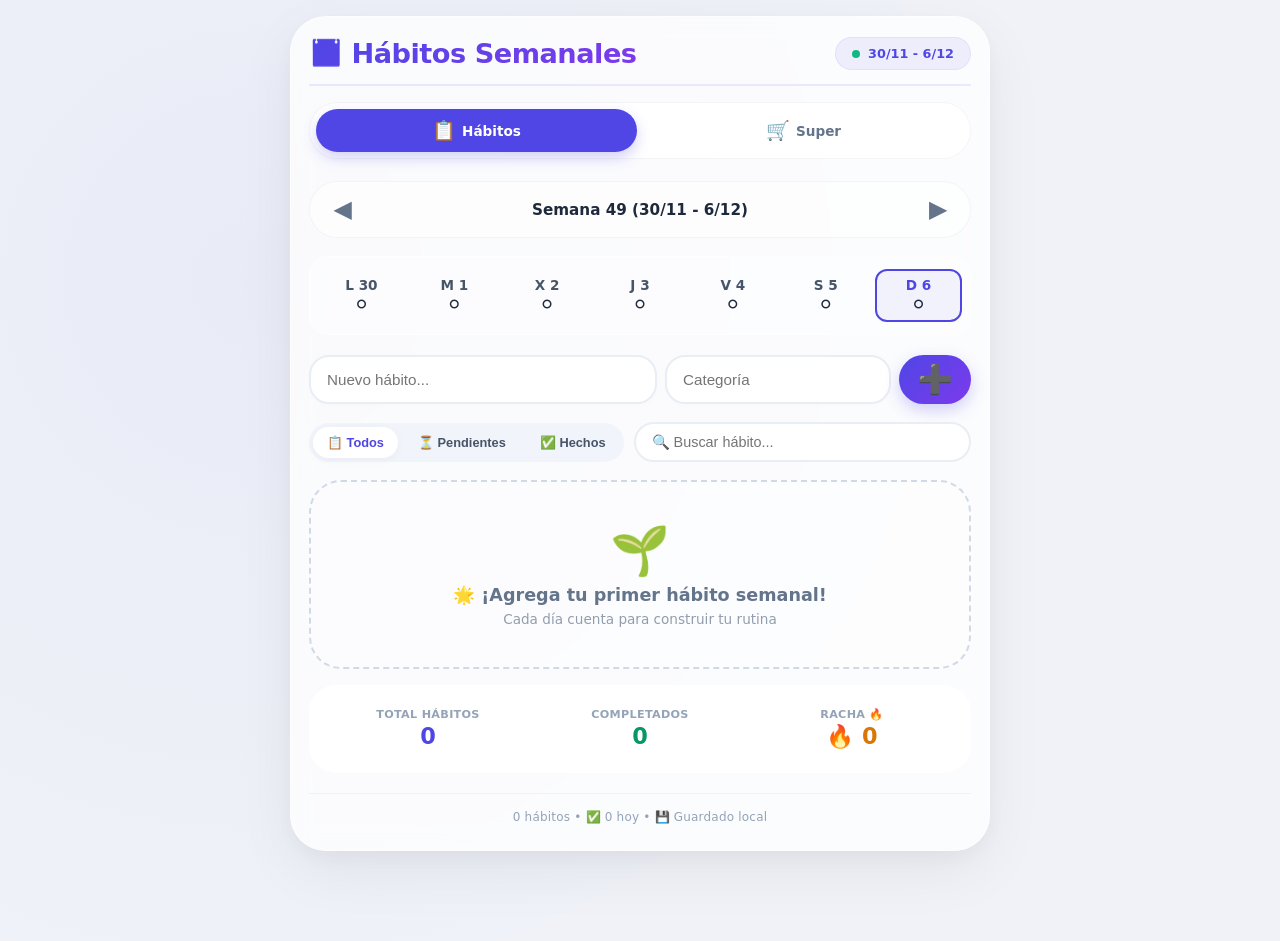
==== commit 9c088a04: "correccion menu" ====
--- a/index.html
+++ b/index.html
@@ -777,19 +777,16 @@
                 <span class="nav-icon">📋</span>
                 <span>Hábitos</span>
             </a>
-            <a href="#" class="nav-link">
-                <span class="nav-icon">📊</span>
-                <span>Progreso</span>
-            </a>
+            
             <a href="supermercado.html" class="nav-link">
                 <span class="nav-icon">🛒</span>
                 <span>Super</span>
             </a>
-            <button id="openExportMenu" class="nav-link">
-                <span class="nav-icon">⚙️</span>
-                <span>Datos</span>
-            </button>
+            
         </nav>
+
+
+        
 
         <!-- SELECTOR DE SEMANA -->
         <div class="week-selector">
@@ -868,6 +865,16 @@
         </footer>
     </div>
 
+    <script>
+        // Registrar Service Worker
+        if ('serviceWorker' in navigator) {
+            window.addEventListener('load', () => {
+                navigator.serviceWorker.register('sw.js')
+                    .then(reg => console.log('✅ Service Worker registrado'))
+                    .catch(err => console.error('❌ Error SW:', err));
+            });
+        }
+</script>
     <script>
         // ================================================================
         //  HABITS_WEEKLY.JS — Tracker Semanal de Hábitos
